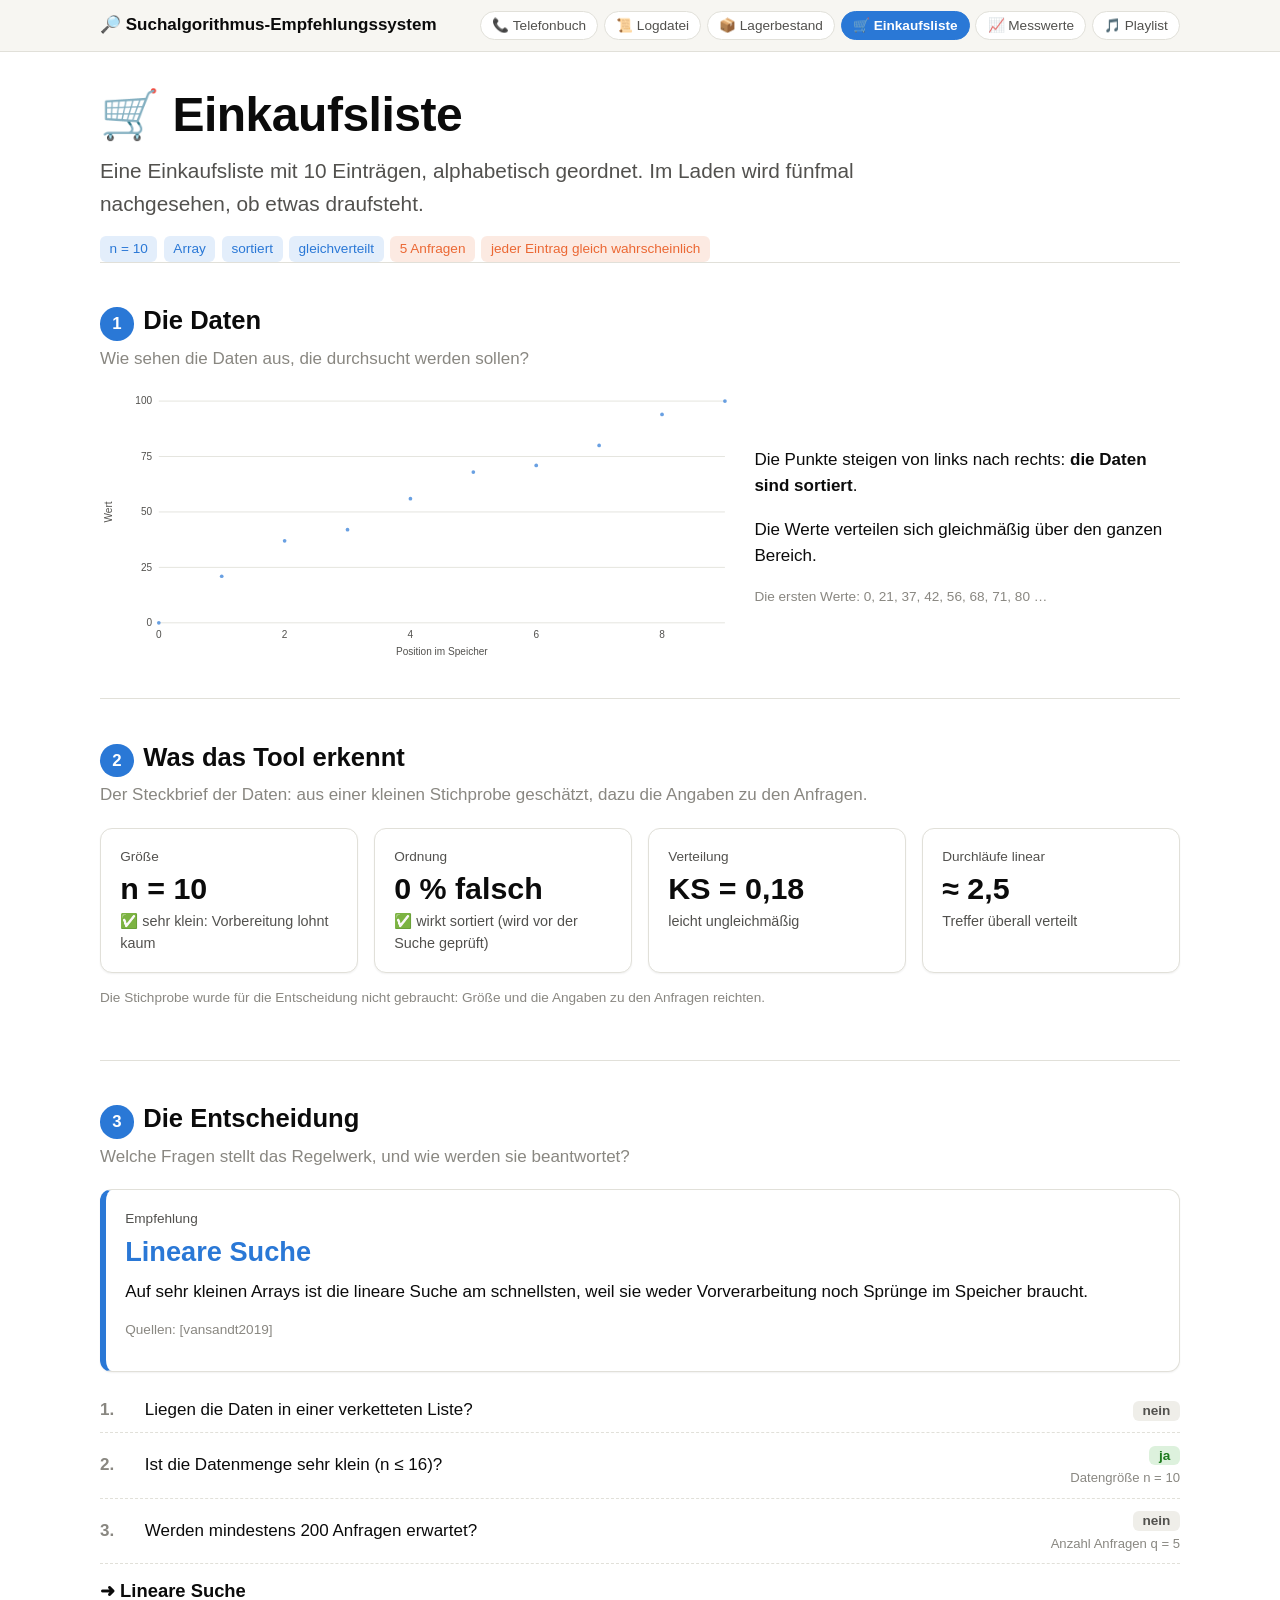
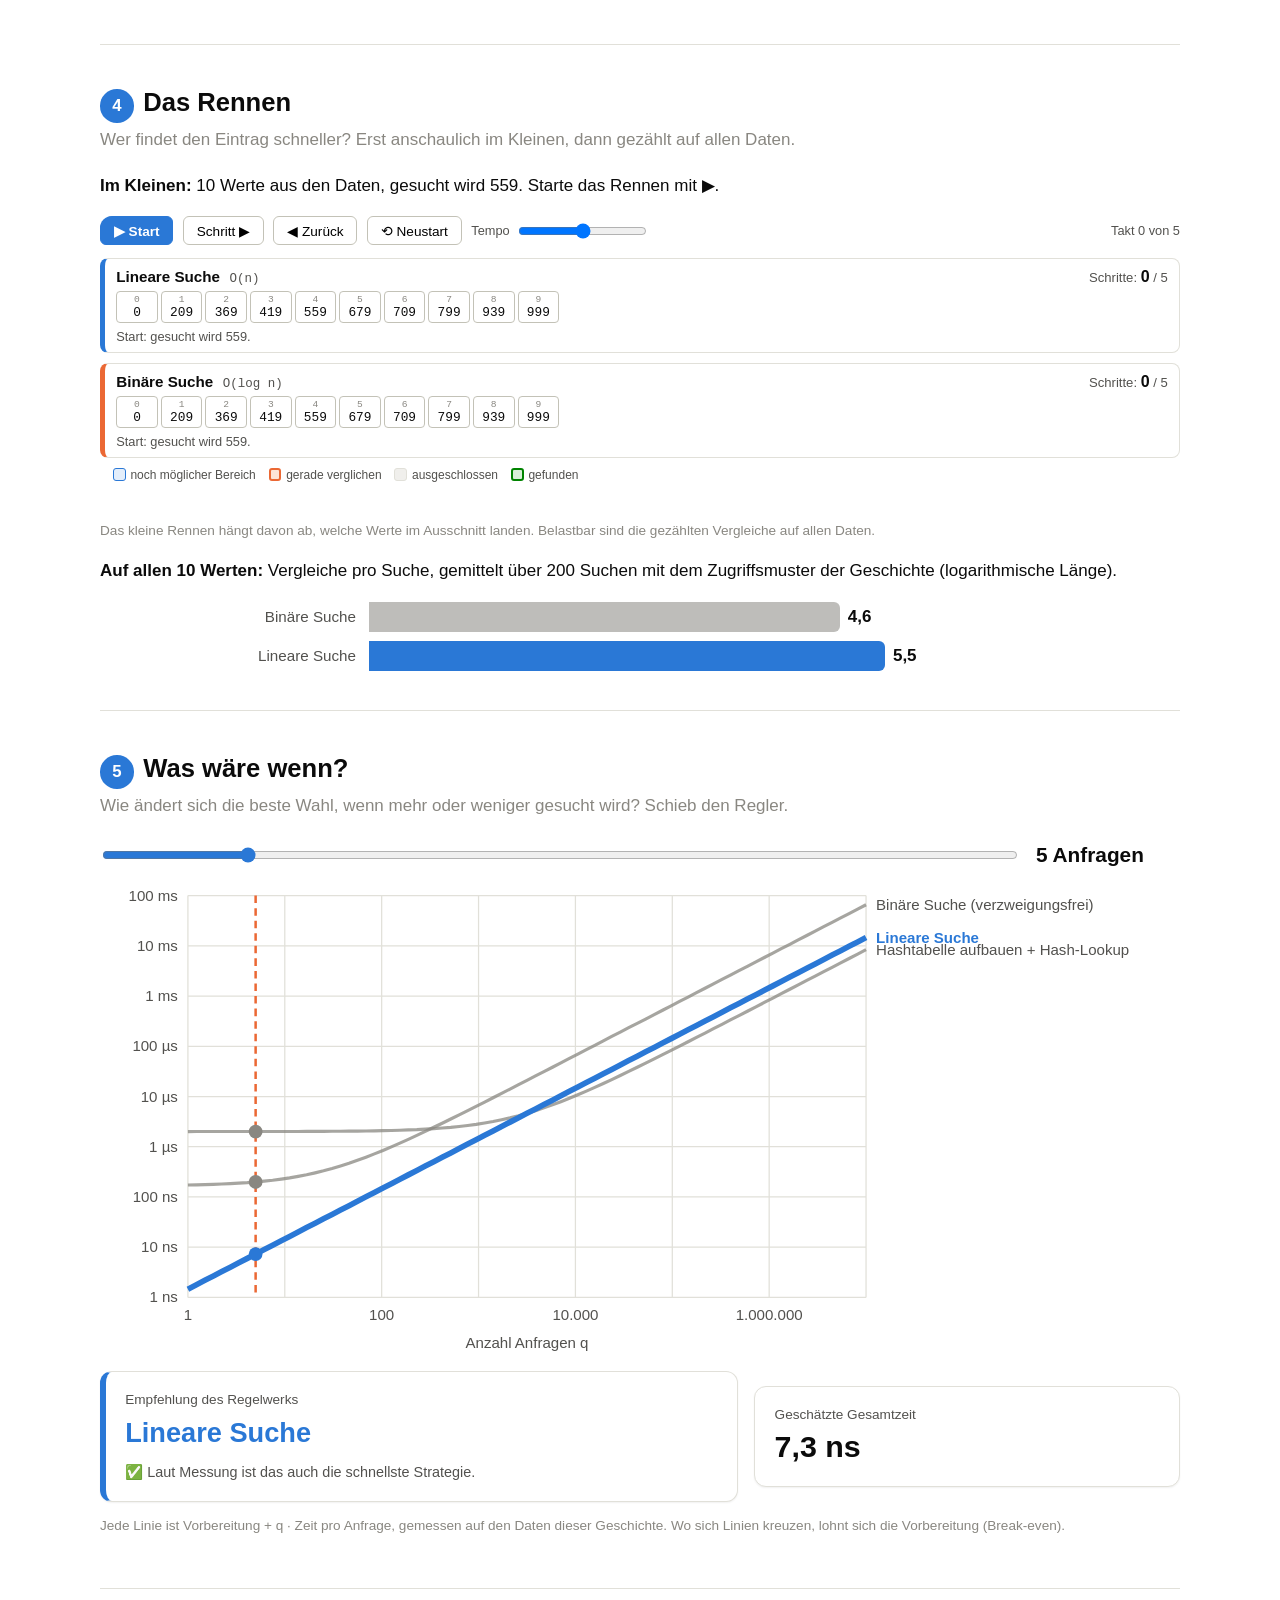
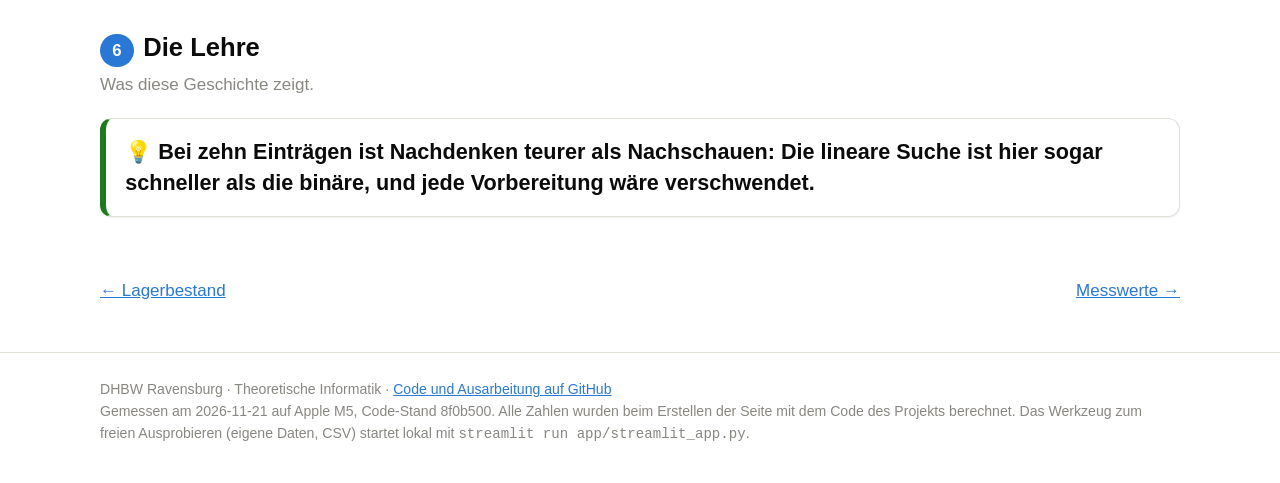
==== site/einkaufsliste.html @ 404c8012 "Build the presentation website on the measurement laptop site/ built with presentation/build_site.py" ====
<!doctype html>
<html lang="de">
<head>
<meta charset="utf-8">
<meta name="viewport" content="width=device-width, initial-scale=1">
<title>Einkaufsliste · Suchalgorithmus-Empfehlungssystem</title>
<link rel="stylesheet" href="assets/style.css">
<link rel="icon" href="data:image/svg+xml,<svg xmlns='http://www.w3.org/2000/svg' viewBox='0 0 100 100'><text y='.9em' font-size='90'>🔎</text></svg>">
<script src="assets/site.js" defer></script>
</head>
<body>
<header class="topbar"><div class="wrap">
<a class="brand" href="index.html">🔎 Suchalgorithmus-Empfehlungssystem</a>
<nav class="pills"><a class="pill" href="telefonbuch.html">📞 Telefonbuch</a><a class="pill" href="logdatei.html">📜 Logdatei</a><a class="pill" href="lager.html">📦 Lagerbestand</a><a class="pill active" href="einkaufsliste.html">🛒 Einkaufsliste</a><a class="pill" href="messwerte.html">📈 Messwerte</a><a class="pill" href="playlist.html">🎵 Playlist</a></nav>
</div></header>
<main class="wrap">
<h1>🛒 Einkaufsliste</h1><p class="lead">Eine Einkaufsliste mit 10 Einträgen, alphabetisch geordnet. Im Laden wird fünfmal nachgesehen, ob etwas draufsteht.</p><div class="badges"><span class="badge">n = 10</span><span class="badge">Array</span><span class="badge">sortiert</span><span class="badge">gleichverteilt</span><span class="badge orange">5 Anfragen</span><span class="badge orange">jeder Eintrag gleich wahrscheinlich</span></div><section class="chapter"><h2><span class="chapter-no">1</span>Die Daten</h2><p class="question">Wie sehen die Daten aus, die durchsucht werden sollen?</p><div class="grid two"><div class="chart" id="chart-data"></div><div><p>Die Punkte steigen von links nach rechts: <strong>die Daten sind sortiert</strong>.</p><p>Die Werte verteilen sich gleichmäßig über den ganzen Bereich.</p><p class="small">Die ersten Werte: 0, 21, 37, 42, 56, 68, 71, 80 …</p></div></div></section><section class="chapter"><h2><span class="chapter-no">2</span>Was das Tool erkennt</h2><p class="question">Der Steckbrief der Daten: aus einer kleinen Stichprobe geschätzt, dazu die Angaben zu den Anfragen.</p><div class="grid four"><div class="card" title=""><div class="label">Größe</div><div class="value">n = 10</div><div class="verdict">✅ sehr klein: Vorbereitung lohnt kaum</div></div><div class="card" title="Anteil der Nachbarpaare in falscher Reihenfolge, geschätzt auf einer Stichprobe."><div class="label">Ordnung</div><div class="value">0 % falsch</div><div class="verdict">✅ wirkt sortiert (wird vor der Suche geprüft)</div></div><div class="card" title="Abstand zur Gleichverteilung: 0 = ganz gleichmäßig, nahe 1 = stark schief."><div class="label">Verteilung</div><div class="value">KS = 0,18</div><div class="verdict">leicht ungleichmäßig</div></div><div class="card" title="So oft müsste die lineare Suche für alle Anfragen zusammen komplett durch die Daten laufen."><div class="label">Durchläufe linear</div><div class="value">≈ 2,5</div><div class="verdict">Treffer überall verteilt</div></div></div><p class="small">Die Stichprobe wurde für die Entscheidung nicht gebraucht: Größe und die Angaben zu den Anfragen reichten.</p></section><section class="chapter"><h2><span class="chapter-no">3</span>Die Entscheidung</h2><p class="question">Welche Fragen stellt das Regelwerk, und wie werden sie beantwortet?</p><div class="card recommendation"><div class="label">Empfehlung</div><div class="name">Lineare Suche</div><div>Auf sehr kleinen Arrays ist die lineare Suche am schnellsten, weil sie weder Vorverarbeitung noch Sprünge im Speicher braucht.</div><p class=small>Quellen: [vansandt2019]</p></div><ol class="chain"><li><span>Liegen die Daten in einer verketteten Liste?</span><span class="answer"><span class="badge no">nein</span><span class="measured"></span></span></li><li><span>Ist die Datenmenge sehr klein (n ≤ 16)?</span><span class="answer"><span class="badge yes">ja</span><span class="measured">Datengröße n = 10</span></span></li><li><span>Werden mindestens 200 Anfragen erwartet?</span><span class="answer"><span class="badge no">nein</span><span class="measured">Anzahl Anfragen q = 5</span></span></li></ol><div class="chain-end">➜ Lineare Suche</div></section><section class="chapter"><h2><span class="chapter-no">4</span>Das Rennen</h2><p class="question">Wer findet den Eintrag schneller? Erst anschaulich im Kleinen, dann gezählt auf allen Daten.</p><p><strong>Im Kleinen:</strong> 10 Werte aus den Daten, gesucht wird 559. Starte das Rennen mit ▶.</p><iframe class="race-frame" src="rennen-einkaufsliste.html" height="364" title="Wettrennen"></iframe><p class="small">Das kleine Rennen hängt davon ab, welche Werte im Ausschnitt landen. Belastbar sind die gezählten Vergleiche auf allen Daten.</p><p><strong>Auf allen 10 Werten:</strong> Vergleiche pro Suche, gemittelt über 200 Suchen mit dem Zugriffsmuster der Geschichte (logarithmische Länge).</p><div class="bars" id="chart-counts"></div></section><section class="chapter"><h2><span class="chapter-no">5</span>Was wäre wenn?</h2><p class="question">Wie ändert sich die beste Wahl, wenn mehr oder weniger gesucht wird? Schieb den Regler.</p><div id="what-if"><div class="slider-row"><input type="range" min="0" step="1" aria-label="Anzahl Anfragen"><output></output></div><div class="chart"></div><div class="grid two" style="margin-top:1rem"><div class="card recommendation"><div class="label">Empfehlung des Regelwerks</div><div class="name" data-field="recommended"></div><div class="verdict" data-field="agreement"></div></div><div class="card"><div class="label">Geschätzte Gesamtzeit</div><div class="value" data-field="total"></div></div></div><p class="small">Jede Linie ist Vorbereitung + q · Zeit pro Anfrage, gemessen auf den Daten dieser Geschichte. Wo sich Linien kreuzen, lohnt sich die Vorbereitung (Break-even).</p></div></section><section class="chapter"><h2><span class="chapter-no">6</span>Die Lehre</h2><p class="question">Was diese Geschichte zeigt.</p><div class="card lesson">💡 Bei zehn Einträgen ist Nachdenken teurer als Nachschauen: Die lineare Suche ist hier sogar schneller als die binäre, und jede Vorbereitung wäre verschwendet.</div></section><div class="next-story"><a href="lager.html">← Lagerbestand</a><a href="messwerte.html">Messwerte →</a></div><script type="application/json" id="story-data">{"points": [[0, 0], [1, 21], [2, 37], [3, 42], [4, 56], [5, 68], [6, 71], [7, 80], [8, 94], [9, 100]], "counts": [{"name": "Lineare Suche", "value": 5.525, "recommended": true}, {"name": "Binäre Suche", "value": 4.615, "recommended": false}], "what_if": {"steps": [1, 3, 5, 10, 30, 100, 300, 1000, 3000, 10000, 30000, 100000, 1000000, 10000000], "default_q": 5, "decisions": {"1": {"recommended": "Lineare Suche", "total_ns": 1.458, "agreement": "✅ Laut Messung ist das auch die schnellste Strategie."}, "3": {"recommended": "Lineare Suche", "total_ns": 4.374, "agreement": "✅ Laut Messung ist das auch die schnellste Strategie."}, "5": {"recommended": "Lineare Suche", "total_ns": 7.29, "agreement": "✅ Laut Messung ist das auch die schnellste Strategie."}, "10": {"recommended": "Lineare Suche", "total_ns": 14.58, "agreement": "✅ Laut Messung ist das auch die schnellste Strategie."}, "30": {"recommended": "Lineare Suche", "total_ns": 43.74, "agreement": "✅ Laut Messung ist das auch die schnellste Strategie."}, "100": {"recommended": "Lineare Suche", "total_ns": 145.79999999999998, "agreement": "✅ Laut Messung ist das auch die schnellste Strategie."}, "300": {"recommended": "Hashtabelle aufbauen + Hash-Lookup", "total_ns": 2250.2, "agreement": "⚠️ Laut Messung wäre „Lineare Suche“ 5,1-mal so schnell."}, "1000": {"recommended": "Hashtabelle aufbauen + Hash-Lookup", "total_ns": 2834.0, "agreement": "⚠️ Laut Messung wäre „Lineare Suche“ 1,9-mal so schnell."}, "3000": {"recommended": "Hashtabelle aufbauen + Hash-Lookup", "total_ns": 4502.0, "agreement": "Laut Messung praktisch gleichauf mit „Lineare Suche“ (3 % Unterschied)."}, "10000": {"recommended": "Hashtabelle aufbauen + Hash-Lookup", "total_ns": 10340.0, "agreement": "✅ Laut Messung ist das auch die schnellste Strategie."}, "30000": {"recommended": "Hashtabelle aufbauen + Hash-Lookup", "total_ns": 27020.0, "agreement": "✅ Laut Messung ist das auch die schnellste Strategie."}, "100000": {"recommended": "Hashtabelle aufbauen + Hash-Lookup", "total_ns": 85400.0, "agreement": "✅ Laut Messung ist das auch die schnellste Strategie."}, "1000000": {"recommended": "Hashtabelle aufbauen + Hash-Lookup", "total_ns": 836000.0, "agreement": "✅ Laut Messung ist das auch die schnellste Strategie."}, "10000000": {"recommended": "Hashtabelle aufbauen + Hash-Lookup", "total_ns": 8342000.0, "agreement": "✅ Laut Messung ist das auch die schnellste Strategie."}}, "curves": [{"name": "Lineare Suche", "prep": 0, "query": 1.458}, {"name": "Hashtabelle aufbauen + Hash-Lookup", "prep": 2000, "query": 0.834}, {"name": "Binäre Suche (verzweigungsfrei)", "prep": 166, "query": 6.584}]}}</script>
</main>
<footer><div class="wrap">
DHBW Ravensburg · Theoretische Informatik · <a href="https://github.com/MarlonM05/Suchalgorithmus-Empfehlungssystem">Code und Ausarbeitung auf GitHub</a><br>
Gemessen am 2026-11-21 auf Apple M5, Code-Stand 8f0b500. Alle Zahlen wurden beim Erstellen der Seite mit dem Code des Projekts berechnet.
Das Werkzeug zum freien Ausprobieren (eigene Daten, CSV) startet lokal mit <code>streamlit run app/streamlit_app.py</code>.
</div></footer>
</body>
</html>
---- site/assets/style.css ----
/* Style of the static presentation website (presentation/build_site.py).
   Colours follow the palette of the app and the figures: blue = chosen /
   recommended, grey = alternatives, orange = the chosen number of queries. */

:root {
  color-scheme: light;
  --bg: #ffffff;
  --surface: #f7f6f2;
  --card: #ffffff;
  --ink: #0b0b0b;
  --ink-2: #52514e;
  --muted: #898781;
  --line: #e1e0d9;
  --blue: #2a78d6;
  --blue-soft: #e3eefb;
  --orange: #eb6834;
  --green: #1d7a1d;
  --green-soft: #ddf1dd;
  --grey-soft: #efeee9;
  --shadow: 0 1px 2px rgba(0, 0, 0, 0.06);
}
@media (prefers-color-scheme: dark) {
  :root:not([data-theme="light"]) {
    color-scheme: dark;
    --bg: #141414;
    --surface: #1c1c1b;
    --card: #232322;
    --ink: #f4f3ef;
    --ink-2: #c3c2b7;
    --muted: #898781;
    --line: #383835;
    --blue: #5598e7;
    --blue-soft: #1d2f45;
    --orange: #ef7d4f;
    --green: #5cc15c;
    --green-soft: #1f3a1f;
    --grey-soft: #2c2c2a;
    --shadow: none;
  }
}

* { box-sizing: border-box; }
html { scroll-behavior: smooth; }
body {
  margin: 0;
  background: var(--bg);
  color: var(--ink);
  font-family: -apple-system, BlinkMacSystemFont, "Segoe UI", Helvetica, Arial, sans-serif;
  font-size: 17px;
  line-height: 1.55;
}
a { color: var(--blue); }
.wrap { max-width: 1120px; margin: 0 auto; padding: 0 1.25rem; }

/* --- Header and navigation --------------------------------------------- */
.topbar { border-bottom: 1px solid var(--line); background: var(--surface); position: sticky; top: 0; z-index: 10; }
.topbar .wrap { display: flex; align-items: center; gap: 1rem; min-height: 3.2rem; flex-wrap: wrap; }
.brand { font-weight: 700; text-decoration: none; color: var(--ink); white-space: nowrap; }
.pills { display: flex; flex-wrap: wrap; gap: 0.35rem; margin-left: auto; padding: 0.4rem 0; }
.pill { font-size: 0.85rem; padding: 0.2rem 0.7rem; border: 1px solid var(--line); border-radius: 999px; text-decoration: none; color: var(--ink-2); background: var(--card); white-space: nowrap; }
.pill.active { background: var(--blue); border-color: var(--blue); color: #fff; font-weight: 600; }

/* --- Typography ----------------------------------------------------------- */
h1 { font-size: clamp(2rem, 4.5vw, 3rem); line-height: 1.15; margin: 2.2rem 0 0.8rem; letter-spacing: -0.01em; }
h2 { font-size: 1.6rem; margin: 0 0 0.3rem; }
h3 { font-size: 1.15rem; margin: 0 0 0.4rem; }
.lead { font-size: 1.3rem; color: var(--ink-2); margin: 0 0 1rem; max-width: 52rem; }
.question { color: var(--muted); margin: 0 0 1.2rem; }
.small { font-size: 0.85rem; color: var(--muted); }
section.chapter { padding: 2.4rem 0; border-top: 1px solid var(--line); }
.chapter-no { display: inline-block; min-width: 2.1rem; height: 2.1rem; line-height: 2.1rem; text-align: center; border-radius: 50%; background: var(--blue); color: #fff; font-weight: 700; margin-right: 0.6rem; font-size: 1.05rem; }

/* --- Building blocks ------------------------------------------------------ */
.grid { display: grid; gap: 1rem; }
.grid.two { grid-template-columns: 3fr 2fr; align-items: center; }
.grid.three { grid-template-columns: repeat(3, 1fr); }
.grid.four { grid-template-columns: repeat(4, 1fr); }
@media (max-width: 820px) { .grid.two, .grid.three, .grid.four { grid-template-columns: 1fr; } }
.card { background: var(--card); border: 1px solid var(--line); border-radius: 12px; padding: 1.1rem 1.2rem; box-shadow: var(--shadow); }
.card .label { font-size: 0.85rem; color: var(--ink-2); }
.card .value { font-size: 1.9rem; font-weight: 600; line-height: 1.2; margin: 0.2rem 0; }
.card .verdict { font-size: 0.9rem; color: var(--ink-2); }
.badges { display: flex; flex-wrap: wrap; gap: 0.4rem; margin: 0.6rem 0 0; }
.badge { font-size: 0.85rem; padding: 0.15rem 0.6rem; border-radius: 6px; background: var(--blue-soft); color: var(--blue); }
.badge.orange { background: rgba(235, 104, 52, 0.14); color: var(--orange); }
.badge.yes { background: var(--green-soft); color: var(--green); font-weight: 600; }
.badge.no { background: var(--grey-soft); color: var(--ink-2); font-weight: 600; }

/* Pipeline of the overview */
.pipeline { display: grid; grid-template-columns: 1fr auto 1fr auto 1fr auto 1fr; gap: 0.6rem; align-items: stretch; }
.pipeline .arrow { align-self: center; font-size: 1.8rem; color: var(--muted); }
@media (max-width: 820px) { .pipeline { grid-template-columns: 1fr; } .pipeline .arrow { transform: rotate(90deg); text-align: center; } }
.icon { font-size: 2.4rem; line-height: 1.1; }
.rice { font-size: 0.8rem; color: var(--muted); font-style: italic; margin-top: 0.4rem; }

/* Story cards */
a.story-card { display: block; text-decoration: none; color: var(--ink); transition: transform 0.12s, border-color 0.12s; }
a.story-card:hover { transform: translateY(-2px); border-color: var(--blue); }
a.story-card .go { color: var(--blue); font-weight: 600; font-size: 0.9rem; margin-top: 0.5rem; display: inline-block; }

/* Recommendation */
.recommendation { border-left: 6px solid var(--blue); }
.recommendation .name { font-size: 1.7rem; font-weight: 700; color: var(--blue); margin: 0.1rem 0 0.4rem; }
.chain { list-style: none; padding: 0; margin: 1rem 0 0; counter-reset: q; }
.chain li { display: grid; grid-template-columns: 2.2rem 1fr minmax(9rem, auto); gap: 0.6rem; align-items: center; padding: 0.55rem 0; border-bottom: 1px dashed var(--line); counter-increment: q; }
.chain li::before { content: counter(q) "."; font-weight: 700; color: var(--muted); }
.chain .answer { text-align: right; }
.chain .measured { font-size: 0.82rem; color: var(--muted); display: block; }
.chain-end { margin-top: 0.8rem; font-size: 1.15rem; font-weight: 700; }
@media (max-width: 620px) { .chain li { grid-template-columns: 2rem 1fr; } .chain .answer { grid-column: 2; text-align: left; } }

/* Charts (drawn by site.js) */
.chart svg { width: 100%; height: auto; display: block; overflow: visible; }
.chart text { fill: var(--ink-2); font-size: 12px; font-family: inherit; }
.chart .axis line, .chart .axis path { stroke: var(--line); }
.chart .grid-line { stroke: var(--line); stroke-width: 1; }
.chart .point { fill: var(--blue); opacity: 0.7; }
.bars { display: grid; gap: 0.55rem; }
.bar-row { display: grid; grid-template-columns: minmax(9rem, 16rem) 1fr; gap: 0.8rem; align-items: center; }
.bar-row .bar-name { font-size: 0.95rem; text-align: right; color: var(--ink-2); }
.bar-track { position: relative; height: 1.9rem; }
.bar { height: 100%; border-radius: 0 6px 6px 0; background: var(--muted); opacity: 0.55; min-width: 3px; }
.bar.recommended { background: var(--blue); opacity: 1; }
.bar-value { position: absolute; top: 50%; transform: translateY(-50%); font-weight: 700; padding-left: 0.5rem; white-space: nowrap; }
@media (max-width: 620px) { .bar-row { grid-template-columns: 1fr; } .bar-row .bar-name { text-align: left; } }

/* What-if */
.slider-row { display: flex; align-items: center; gap: 1rem; flex-wrap: wrap; margin-bottom: 0.4rem; }
.slider-row input[type="range"] { flex: 1; min-width: 14rem; accent-color: var(--blue); }
.slider-row output { font-size: 1.3rem; font-weight: 700; min-width: 9rem; }

/* Race */
.race-frame { width: 100%; border: 0; border-radius: 12px; background: #fff; }

/* Lesson */
.lesson { font-size: 1.35rem; font-weight: 600; line-height: 1.45; border-left: 6px solid var(--green); }

footer { border-top: 1px solid var(--line); margin-top: 3rem; padding: 1.6rem 0 2.4rem; color: var(--muted); font-size: 0.88rem; }
.next-story { display: flex; justify-content: space-between; gap: 1rem; flex-wrap: wrap; margin-top: 1.4rem; }
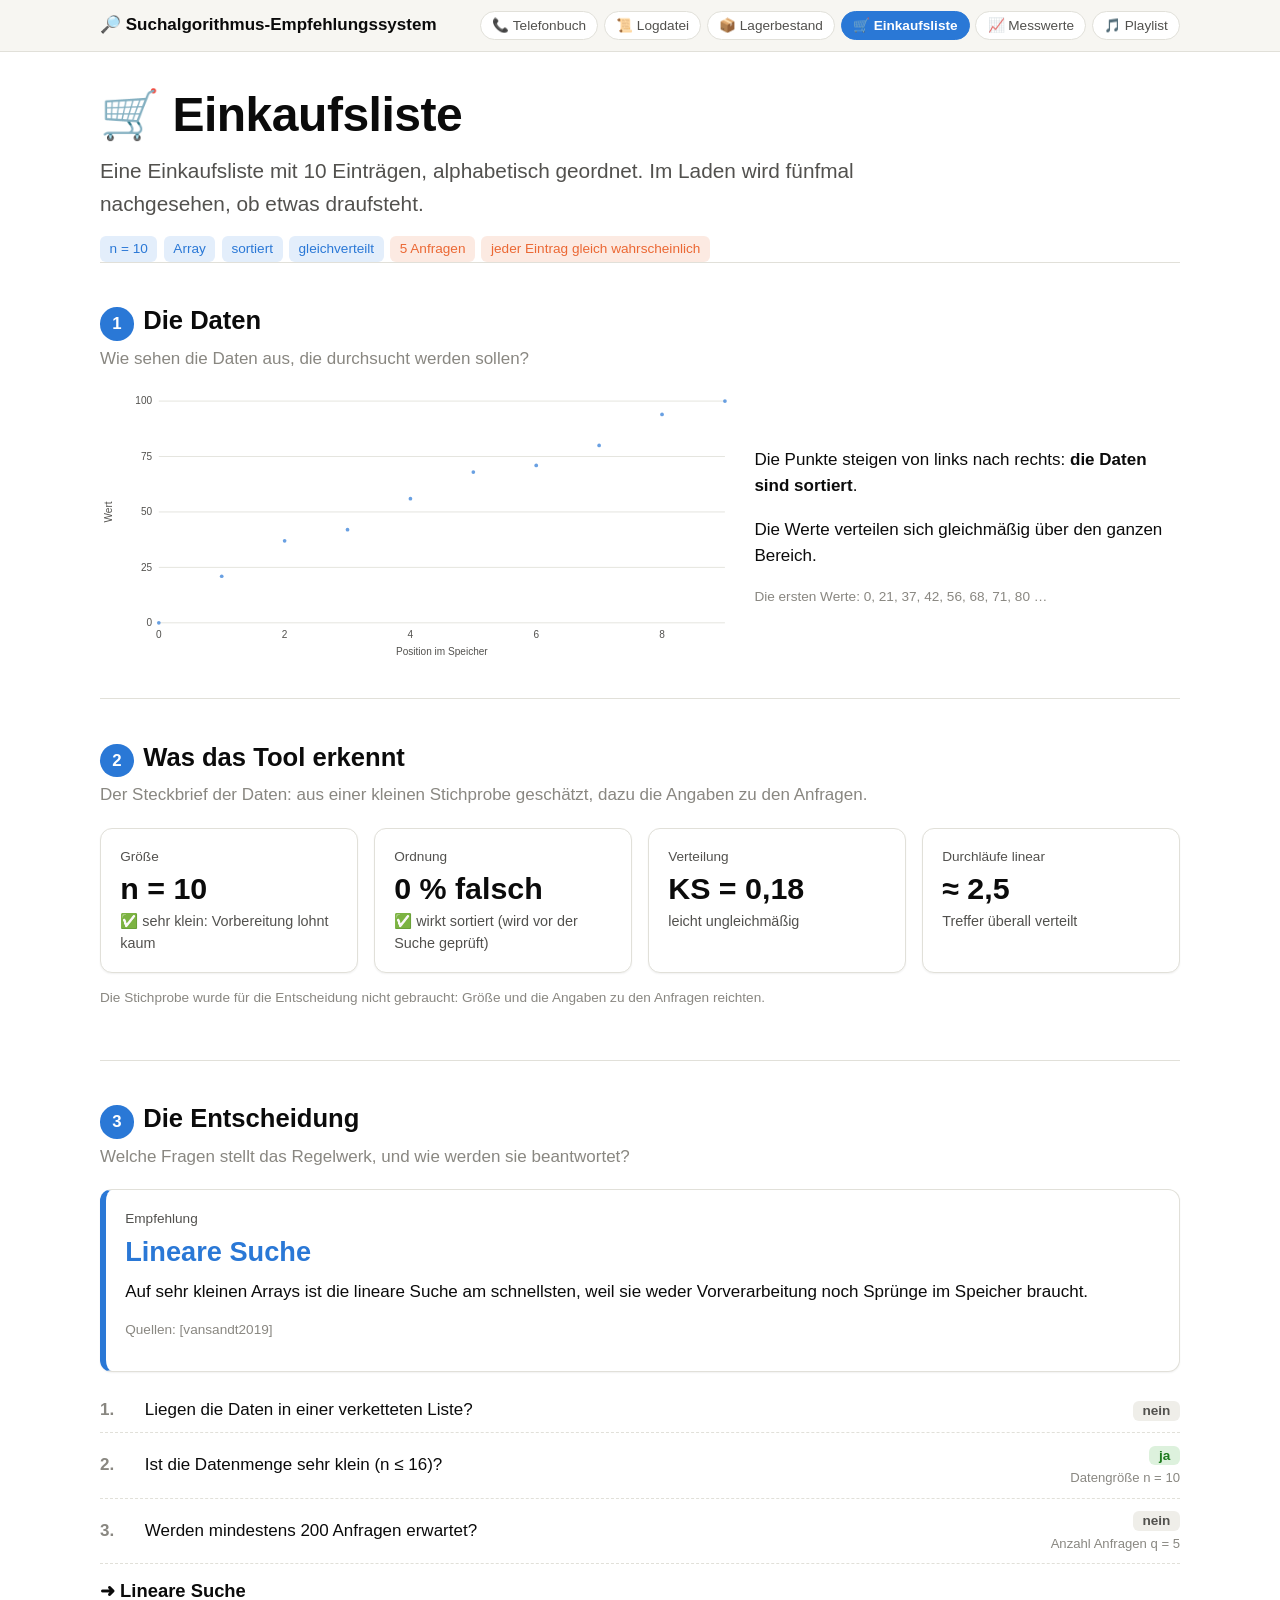
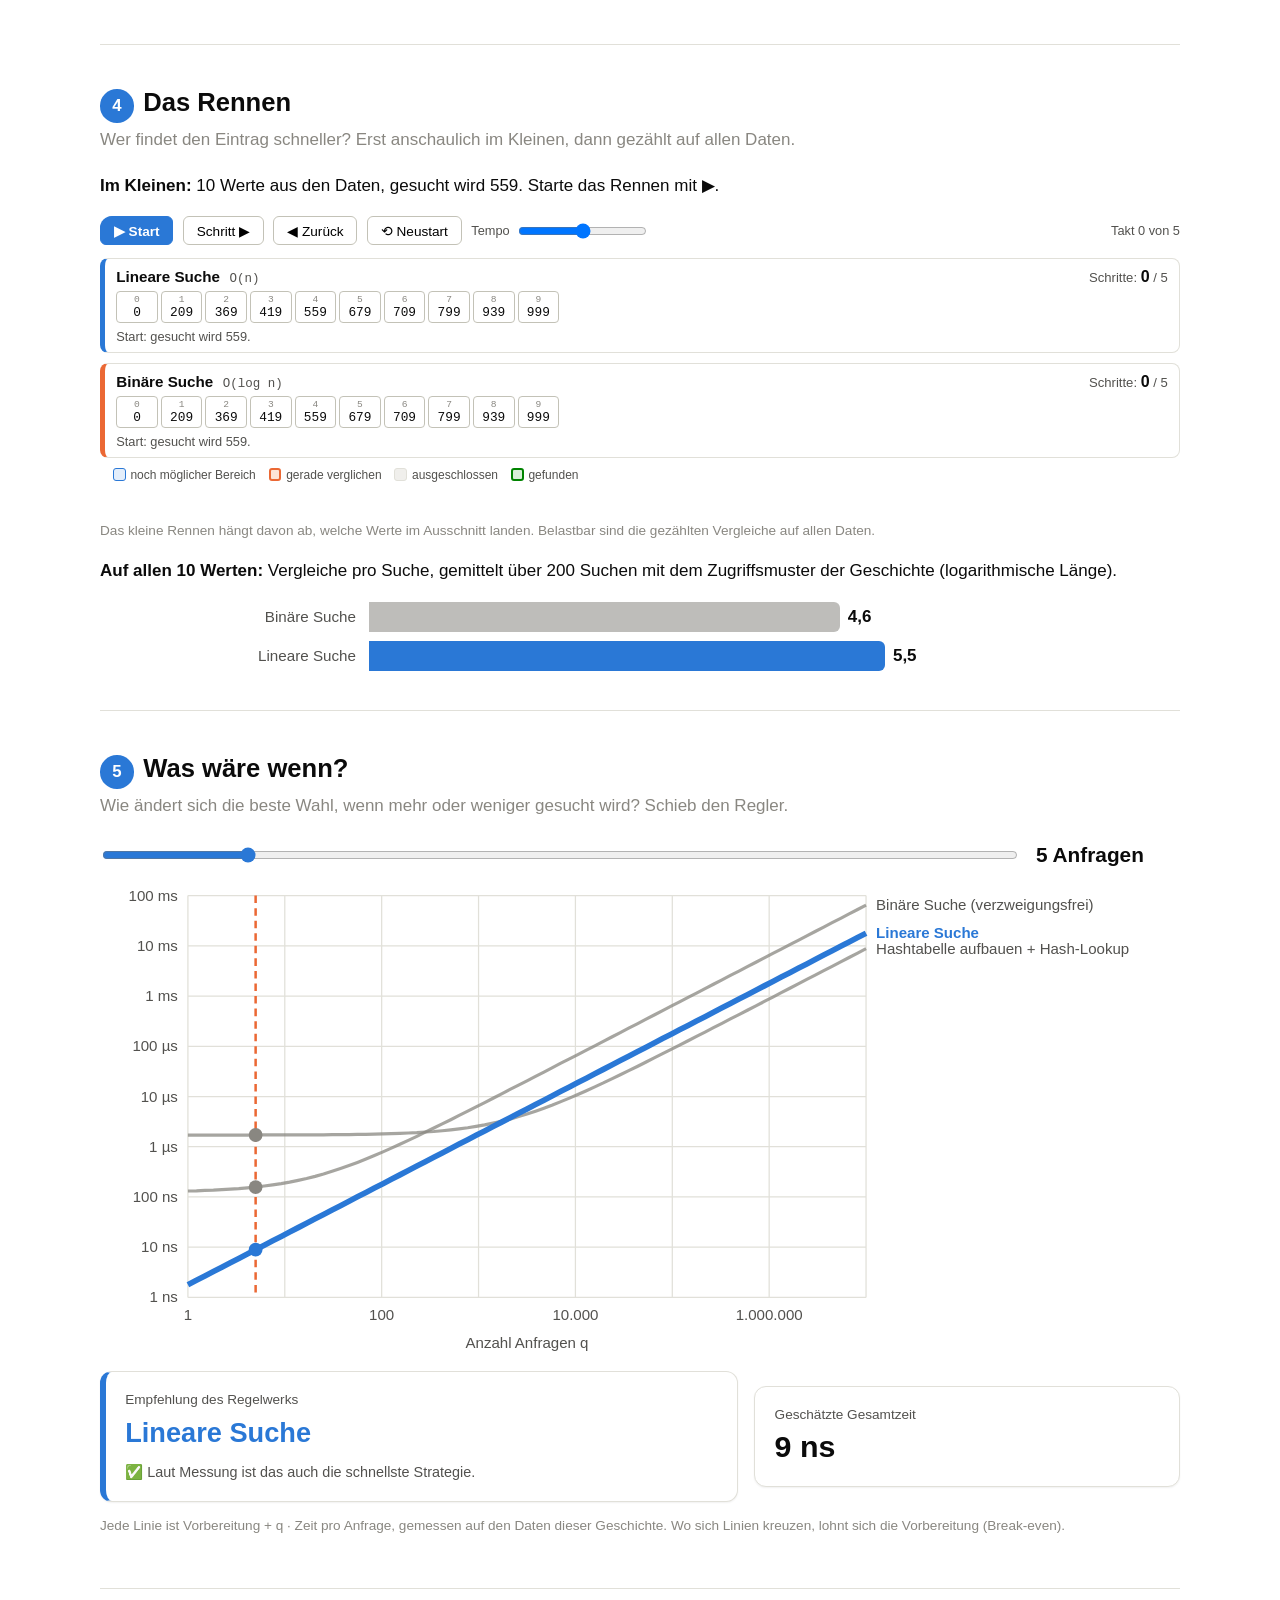
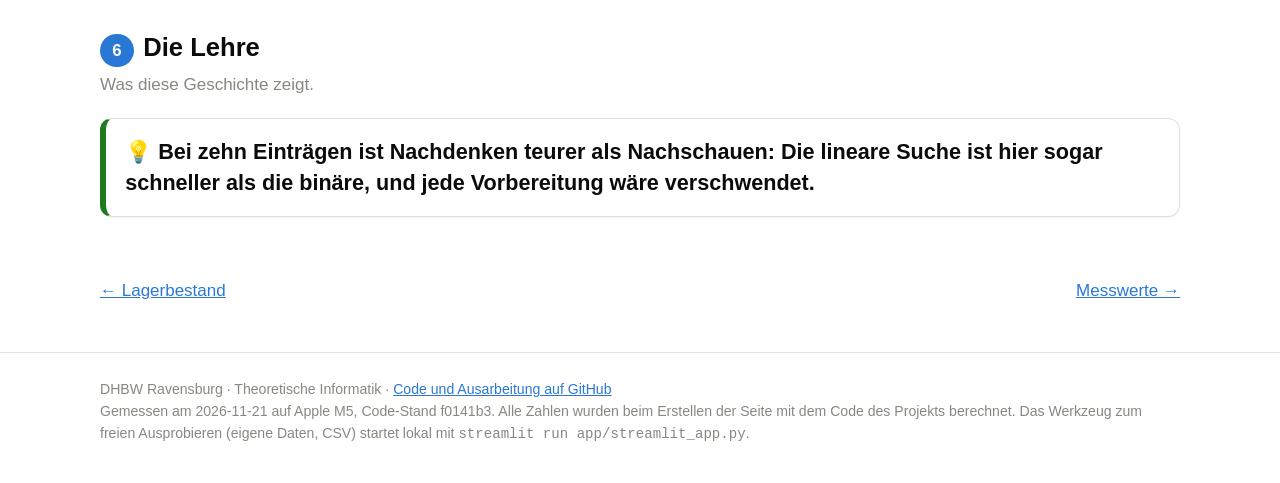
==== commit 425237dc: "Rebuild the presentation website Built on the measurement laptop (Apple M5, AC power, low-power mode" ====
--- a/site/einkaufsliste.html
+++ b/site/einkaufsliste.html
@@ -14,11 +14,11 @@
 <nav class="pills"><a class="pill" href="telefonbuch.html">📞 Telefonbuch</a><a class="pill" href="logdatei.html">📜 Logdatei</a><a class="pill" href="lager.html">📦 Lagerbestand</a><a class="pill active" href="einkaufsliste.html">🛒 Einkaufsliste</a><a class="pill" href="messwerte.html">📈 Messwerte</a><a class="pill" href="playlist.html">🎵 Playlist</a></nav>
 </div></header>
 <main class="wrap">
-<h1>🛒 Einkaufsliste</h1><p class="lead">Eine Einkaufsliste mit 10 Einträgen, alphabetisch geordnet. Im Laden wird fünfmal nachgesehen, ob etwas draufsteht.</p><div class="badges"><span class="badge">n = 10</span><span class="badge">Array</span><span class="badge">sortiert</span><span class="badge">gleichverteilt</span><span class="badge orange">5 Anfragen</span><span class="badge orange">jeder Eintrag gleich wahrscheinlich</span></div><section class="chapter"><h2><span class="chapter-no">1</span>Die Daten</h2><p class="question">Wie sehen die Daten aus, die durchsucht werden sollen?</p><div class="grid two"><div class="chart" id="chart-data"></div><div><p>Die Punkte steigen von links nach rechts: <strong>die Daten sind sortiert</strong>.</p><p>Die Werte verteilen sich gleichmäßig über den ganzen Bereich.</p><p class="small">Die ersten Werte: 0, 21, 37, 42, 56, 68, 71, 80 …</p></div></div></section><section class="chapter"><h2><span class="chapter-no">2</span>Was das Tool erkennt</h2><p class="question">Der Steckbrief der Daten: aus einer kleinen Stichprobe geschätzt, dazu die Angaben zu den Anfragen.</p><div class="grid four"><div class="card" title=""><div class="label">Größe</div><div class="value">n = 10</div><div class="verdict">✅ sehr klein: Vorbereitung lohnt kaum</div></div><div class="card" title="Anteil der Nachbarpaare in falscher Reihenfolge, geschätzt auf einer Stichprobe."><div class="label">Ordnung</div><div class="value">0 % falsch</div><div class="verdict">✅ wirkt sortiert (wird vor der Suche geprüft)</div></div><div class="card" title="Abstand zur Gleichverteilung: 0 = ganz gleichmäßig, nahe 1 = stark schief."><div class="label">Verteilung</div><div class="value">KS = 0,18</div><div class="verdict">leicht ungleichmäßig</div></div><div class="card" title="So oft müsste die lineare Suche für alle Anfragen zusammen komplett durch die Daten laufen."><div class="label">Durchläufe linear</div><div class="value">≈ 2,5</div><div class="verdict">Treffer überall verteilt</div></div></div><p class="small">Die Stichprobe wurde für die Entscheidung nicht gebraucht: Größe und die Angaben zu den Anfragen reichten.</p></section><section class="chapter"><h2><span class="chapter-no">3</span>Die Entscheidung</h2><p class="question">Welche Fragen stellt das Regelwerk, und wie werden sie beantwortet?</p><div class="card recommendation"><div class="label">Empfehlung</div><div class="name">Lineare Suche</div><div>Auf sehr kleinen Arrays ist die lineare Suche am schnellsten, weil sie weder Vorverarbeitung noch Sprünge im Speicher braucht.</div><p class=small>Quellen: [vansandt2019]</p></div><ol class="chain"><li><span>Liegen die Daten in einer verketteten Liste?</span><span class="answer"><span class="badge no">nein</span><span class="measured"></span></span></li><li><span>Ist die Datenmenge sehr klein (n ≤ 16)?</span><span class="answer"><span class="badge yes">ja</span><span class="measured">Datengröße n = 10</span></span></li><li><span>Werden mindestens 200 Anfragen erwartet?</span><span class="answer"><span class="badge no">nein</span><span class="measured">Anzahl Anfragen q = 5</span></span></li></ol><div class="chain-end">➜ Lineare Suche</div></section><section class="chapter"><h2><span class="chapter-no">4</span>Das Rennen</h2><p class="question">Wer findet den Eintrag schneller? Erst anschaulich im Kleinen, dann gezählt auf allen Daten.</p><p><strong>Im Kleinen:</strong> 10 Werte aus den Daten, gesucht wird 559. Starte das Rennen mit ▶.</p><iframe class="race-frame" src="rennen-einkaufsliste.html" height="364" title="Wettrennen"></iframe><p class="small">Das kleine Rennen hängt davon ab, welche Werte im Ausschnitt landen. Belastbar sind die gezählten Vergleiche auf allen Daten.</p><p><strong>Auf allen 10 Werten:</strong> Vergleiche pro Suche, gemittelt über 200 Suchen mit dem Zugriffsmuster der Geschichte (logarithmische Länge).</p><div class="bars" id="chart-counts"></div></section><section class="chapter"><h2><span class="chapter-no">5</span>Was wäre wenn?</h2><p class="question">Wie ändert sich die beste Wahl, wenn mehr oder weniger gesucht wird? Schieb den Regler.</p><div id="what-if"><div class="slider-row"><input type="range" min="0" step="1" aria-label="Anzahl Anfragen"><output></output></div><div class="chart"></div><div class="grid two" style="margin-top:1rem"><div class="card recommendation"><div class="label">Empfehlung des Regelwerks</div><div class="name" data-field="recommended"></div><div class="verdict" data-field="agreement"></div></div><div class="card"><div class="label">Geschätzte Gesamtzeit</div><div class="value" data-field="total"></div></div></div><p class="small">Jede Linie ist Vorbereitung + q · Zeit pro Anfrage, gemessen auf den Daten dieser Geschichte. Wo sich Linien kreuzen, lohnt sich die Vorbereitung (Break-even).</p></div></section><section class="chapter"><h2><span class="chapter-no">6</span>Die Lehre</h2><p class="question">Was diese Geschichte zeigt.</p><div class="card lesson">💡 Bei zehn Einträgen ist Nachdenken teurer als Nachschauen: Die lineare Suche ist hier sogar schneller als die binäre, und jede Vorbereitung wäre verschwendet.</div></section><div class="next-story"><a href="lager.html">← Lagerbestand</a><a href="messwerte.html">Messwerte →</a></div><script type="application/json" id="story-data">{"points": [[0, 0], [1, 21], [2, 37], [3, 42], [4, 56], [5, 68], [6, 71], [7, 80], [8, 94], [9, 100]], "counts": [{"name": "Lineare Suche", "value": 5.525, "recommended": true}, {"name": "Binäre Suche", "value": 4.615, "recommended": false}], "what_if": {"steps": [1, 3, 5, 10, 30, 100, 300, 1000, 3000, 10000, 30000, 100000, 1000000, 10000000], "default_q": 5, "decisions": {"1": {"recommended": "Lineare Suche", "total_ns": 1.458, "agreement": "✅ Laut Messung ist das auch die schnellste Strategie."}, "3": {"recommended": "Lineare Suche", "total_ns": 4.374, "agreement": "✅ Laut Messung ist das auch die schnellste Strategie."}, "5": {"recommended": "Lineare Suche", "total_ns": 7.29, "agreement": "✅ Laut Messung ist das auch die schnellste Strategie."}, "10": {"recommended": "Lineare Suche", "total_ns": 14.58, "agreement": "✅ Laut Messung ist das auch die schnellste Strategie."}, "30": {"recommended": "Lineare Suche", "total_ns": 43.74, "agreement": "✅ Laut Messung ist das auch die schnellste Strategie."}, "100": {"recommended": "Lineare Suche", "total_ns": 145.79999999999998, "agreement": "✅ Laut Messung ist das auch die schnellste Strategie."}, "300": {"recommended": "Hashtabelle aufbauen + Hash-Lookup", "total_ns": 2250.2, "agreement": "⚠️ Laut Messung wäre „Lineare Suche“ 5,1-mal so schnell."}, "1000": {"recommended": "Hashtabelle aufbauen + Hash-Lookup", "total_ns": 2834.0, "agreement": "⚠️ Laut Messung wäre „Lineare Suche“ 1,9-mal so schnell."}, "3000": {"recommended": "Hashtabelle aufbauen + Hash-Lookup", "total_ns": 4502.0, "agreement": "Laut Messung praktisch gleichauf mit „Lineare Suche“ (3 % Unterschied)."}, "10000": {"recommended": "Hashtabelle aufbauen + Hash-Lookup", "total_ns": 10340.0, "agreement": "✅ Laut Messung ist das auch die schnellste Strategie."}, "30000": {"recommended": "Hashtabelle aufbauen + Hash-Lookup", "total_ns": 27020.0, "agreement": "✅ Laut Messung ist das auch die schnellste Strategie."}, "100000": {"recommended": "Hashtabelle aufbauen + Hash-Lookup", "total_ns": 85400.0, "agreement": "✅ Laut Messung ist das auch die schnellste Strategie."}, "1000000": {"recommended": "Hashtabelle aufbauen + Hash-Lookup", "total_ns": 836000.0, "agreement": "✅ Laut Messung ist das auch die schnellste Strategie."}, "10000000": {"recommended": "Hashtabelle aufbauen + Hash-Lookup", "total_ns": 8342000.0, "agreement": "✅ Laut Messung ist das auch die schnellste Strategie."}}, "curves": [{"name": "Lineare Suche", "prep": 0, "query": 1.458}, {"name": "Hashtabelle aufbauen + Hash-Lookup", "prep": 2000, "query": 0.834}, {"name": "Binäre Suche (verzweigungsfrei)", "prep": 166, "query": 6.584}]}}</script>
+<h1>🛒 Einkaufsliste</h1><p class="lead">Eine Einkaufsliste mit 10 Einträgen, alphabetisch geordnet. Im Laden wird fünfmal nachgesehen, ob etwas draufsteht.</p><div class="badges"><span class="badge">n = 10</span><span class="badge">Array</span><span class="badge">sortiert</span><span class="badge">gleichverteilt</span><span class="badge orange">5 Anfragen</span><span class="badge orange">jeder Eintrag gleich wahrscheinlich</span></div><section class="chapter"><h2><span class="chapter-no">1</span>Die Daten</h2><p class="question">Wie sehen die Daten aus, die durchsucht werden sollen?</p><div class="grid two"><div class="chart" id="chart-data"></div><div><p>Die Punkte steigen von links nach rechts: <strong>die Daten sind sortiert</strong>.</p><p>Die Werte verteilen sich gleichmäßig über den ganzen Bereich.</p><p class="small">Die ersten Werte: 0, 21, 37, 42, 56, 68, 71, 80 …</p></div></div></section><section class="chapter"><h2><span class="chapter-no">2</span>Was das Tool erkennt</h2><p class="question">Der Steckbrief der Daten: aus einer kleinen Stichprobe geschätzt, dazu die Angaben zu den Anfragen.</p><div class="grid four"><div class="card" title=""><div class="label">Größe</div><div class="value">n = 10</div><div class="verdict">✅ sehr klein: Vorbereitung lohnt kaum</div></div><div class="card" title="Anteil der Nachbarpaare in falscher Reihenfolge, geschätzt auf einer Stichprobe."><div class="label">Ordnung</div><div class="value">0 % falsch</div><div class="verdict">✅ wirkt sortiert (wird vor der Suche geprüft)</div></div><div class="card" title="Abstand zur Gleichverteilung: 0 = ganz gleichmäßig, nahe 1 = stark schief."><div class="label">Verteilung</div><div class="value">KS = 0,18</div><div class="verdict">leicht ungleichmäßig</div></div><div class="card" title="So oft müsste die lineare Suche für alle Anfragen zusammen komplett durch die Daten laufen."><div class="label">Durchläufe linear</div><div class="value">≈ 2,5</div><div class="verdict">Treffer überall verteilt</div></div></div><p class="small">Die Stichprobe wurde für die Entscheidung nicht gebraucht: Größe und die Angaben zu den Anfragen reichten.</p></section><section class="chapter"><h2><span class="chapter-no">3</span>Die Entscheidung</h2><p class="question">Welche Fragen stellt das Regelwerk, und wie werden sie beantwortet?</p><div class="card recommendation"><div class="label">Empfehlung</div><div class="name">Lineare Suche</div><div>Auf sehr kleinen Arrays ist die lineare Suche am schnellsten, weil sie weder Vorverarbeitung noch Sprünge im Speicher braucht.</div><p class=small>Quellen: [vansandt2019]</p></div><ol class="chain"><li><span>Liegen die Daten in einer verketteten Liste?</span><span class="answer"><span class="badge no">nein</span><span class="measured"></span></span></li><li><span>Ist die Datenmenge sehr klein (n ≤ 16)?</span><span class="answer"><span class="badge yes">ja</span><span class="measured">Datengröße n = 10</span></span></li><li><span>Werden mindestens 200 Anfragen erwartet?</span><span class="answer"><span class="badge no">nein</span><span class="measured">Anzahl Anfragen q = 5</span></span></li></ol><div class="chain-end">➜ Lineare Suche</div></section><section class="chapter"><h2><span class="chapter-no">4</span>Das Rennen</h2><p class="question">Wer findet den Eintrag schneller? Erst anschaulich im Kleinen, dann gezählt auf allen Daten.</p><p><strong>Im Kleinen:</strong> 10 Werte aus den Daten, gesucht wird 559. Starte das Rennen mit ▶.</p><iframe class="race-frame" src="rennen-einkaufsliste.html" height="364" title="Wettrennen"></iframe><p class="small">Das kleine Rennen hängt davon ab, welche Werte im Ausschnitt landen. Belastbar sind die gezählten Vergleiche auf allen Daten.</p><p><strong>Auf allen 10 Werten:</strong> Vergleiche pro Suche, gemittelt über 200 Suchen mit dem Zugriffsmuster der Geschichte (logarithmische Länge).</p><div class="bars" id="chart-counts"></div></section><section class="chapter"><h2><span class="chapter-no">5</span>Was wäre wenn?</h2><p class="question">Wie ändert sich die beste Wahl, wenn mehr oder weniger gesucht wird? Schieb den Regler.</p><div id="what-if"><div class="slider-row"><input type="range" min="0" step="1" aria-label="Anzahl Anfragen"><output></output></div><div class="chart"></div><div class="grid two" style="margin-top:1rem"><div class="card recommendation"><div class="label">Empfehlung des Regelwerks</div><div class="name" data-field="recommended"></div><div class="verdict" data-field="agreement"></div></div><div class="card"><div class="label">Geschätzte Gesamtzeit</div><div class="value" data-field="total"></div></div></div><p class="small">Jede Linie ist Vorbereitung + q · Zeit pro Anfrage, gemessen auf den Daten dieser Geschichte. Wo sich Linien kreuzen, lohnt sich die Vorbereitung (Break-even).</p></div></section><section class="chapter"><h2><span class="chapter-no">6</span>Die Lehre</h2><p class="question">Was diese Geschichte zeigt.</p><div class="card lesson">💡 Bei zehn Einträgen ist Nachdenken teurer als Nachschauen: Die lineare Suche ist hier sogar schneller als die binäre, und jede Vorbereitung wäre verschwendet.</div></section><div class="next-story"><a href="lager.html">← Lagerbestand</a><a href="messwerte.html">Messwerte →</a></div><script type="application/json" id="story-data">{"points": [[0, 0], [1, 21], [2, 37], [3, 42], [4, 56], [5, 68], [6, 71], [7, 80], [8, 94], [9, 100]], "counts": [{"name": "Lineare Suche", "value": 5.525, "recommended": true}, {"name": "Binäre Suche", "value": 4.615, "recommended": false}], "what_if": {"steps": [1, 3, 5, 10, 30, 100, 300, 1000, 3000, 10000, 30000, 100000, 1000000, 10000000], "default_q": 5, "decisions": {"1": {"recommended": "Lineare Suche", "total_ns": 1.792, "agreement": "✅ Laut Messung ist das auch die schnellste Strategie."}, "3": {"recommended": "Lineare Suche", "total_ns": 5.376, "agreement": "✅ Laut Messung ist das auch die schnellste Strategie."}, "5": {"recommended": "Lineare Suche", "total_ns": 8.96, "agreement": "✅ Laut Messung ist das auch die schnellste Strategie."}, "10": {"recommended": "Lineare Suche", "total_ns": 17.92, "agreement": "✅ Laut Messung ist das auch die schnellste Strategie."}, "30": {"recommended": "Lineare Suche", "total_ns": 53.76, "agreement": "✅ Laut Messung ist das auch die schnellste Strategie."}, "100": {"recommended": "Lineare Suche", "total_ns": 179.20000000000002, "agreement": "✅ Laut Messung ist das auch die schnellste Strategie."}, "300": {"recommended": "Hashtabelle aufbauen + Hash-Lookup", "total_ns": 1971.5, "agreement": "⚠️ Laut Messung wäre „Lineare Suche“ 3,7-mal so schnell."}, "1000": {"recommended": "Hashtabelle aufbauen + Hash-Lookup", "total_ns": 2584.0, "agreement": "⚠️ Laut Messung wäre „Lineare Suche“ 1,4-mal so schnell."}, "3000": {"recommended": "Hashtabelle aufbauen + Hash-Lookup", "total_ns": 4334.0, "agreement": "✅ Laut Messung ist das auch die schnellste Strategie."}, "10000": {"recommended": "Hashtabelle aufbauen + Hash-Lookup", "total_ns": 10459.0, "agreement": "✅ Laut Messung ist das auch die schnellste Strategie."}, "30000": {"recommended": "Hashtabelle aufbauen + Hash-Lookup", "total_ns": 27959.0, "agreement": "✅ Laut Messung ist das auch die schnellste Strategie."}, "100000": {"recommended": "Hashtabelle aufbauen + Hash-Lookup", "total_ns": 89209.0, "agreement": "✅ Laut Messung ist das auch die schnellste Strategie."}, "1000000": {"recommended": "Hashtabelle aufbauen + Hash-Lookup", "total_ns": 876709.0, "agreement": "✅ Laut Messung ist das auch die schnellste Strategie."}, "10000000": {"recommended": "Hashtabelle aufbauen + Hash-Lookup", "total_ns": 8751709.0, "agreement": "✅ Laut Messung ist das auch die schnellste Strategie."}}, "curves": [{"name": "Lineare Suche", "prep": 0, "query": 1.792}, {"name": "Hashtabelle aufbauen + Hash-Lookup", "prep": 1709, "query": 0.875}, {"name": "Binäre Suche (verzweigungsfrei)", "prep": 125, "query": 6.458}]}}</script>
 </main>
 <footer><div class="wrap">
 DHBW Ravensburg · Theoretische Informatik · <a href="https://github.com/MarlonM05/Suchalgorithmus-Empfehlungssystem">Code und Ausarbeitung auf GitHub</a><br>
-Gemessen am 2026-11-21 auf Apple M5, Code-Stand 8f0b500. Alle Zahlen wurden beim Erstellen der Seite mit dem Code des Projekts berechnet.
+Gemessen am 2026-11-21 auf Apple M5, Code-Stand f0141b3. Alle Zahlen wurden beim Erstellen der Seite mit dem Code des Projekts berechnet.
 Das Werkzeug zum freien Ausprobieren (eigene Daten, CSV) startet lokal mit <code>streamlit run app/streamlit_app.py</code>.
 </div></footer>
 </body>
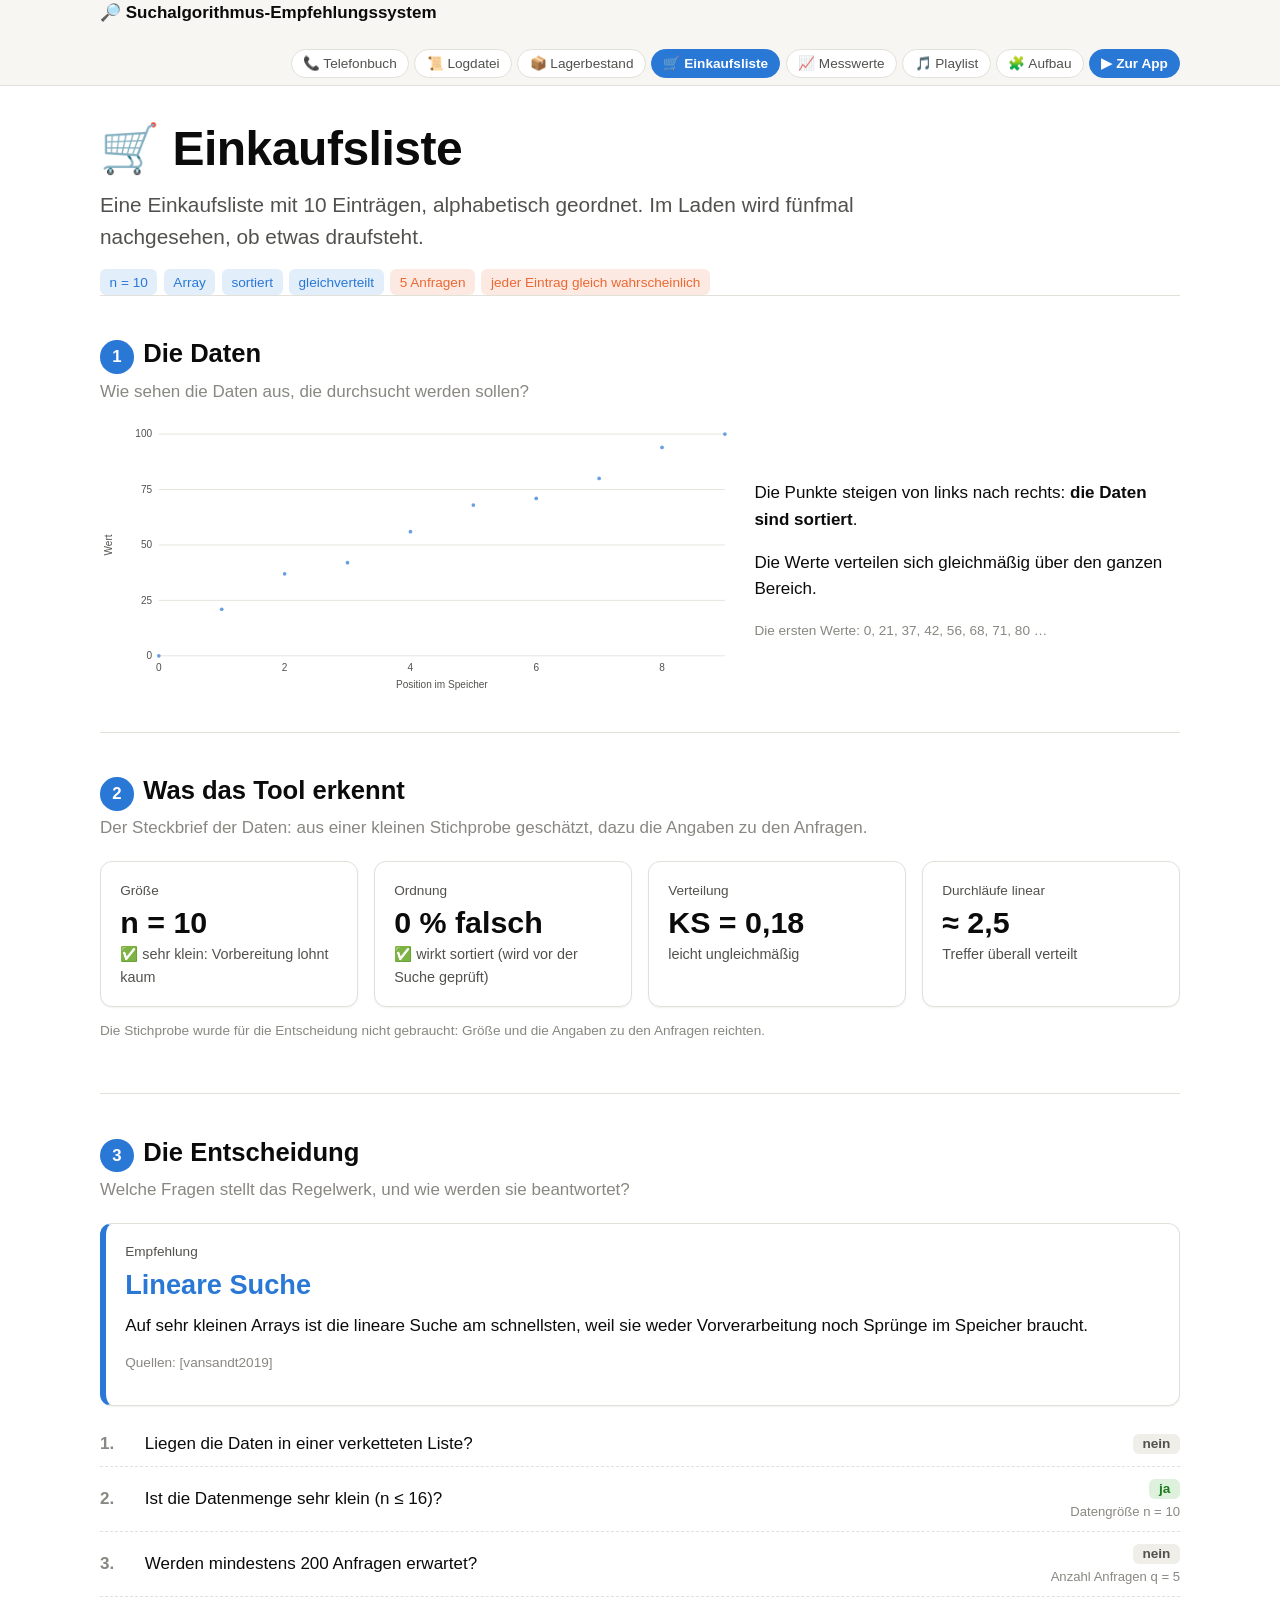
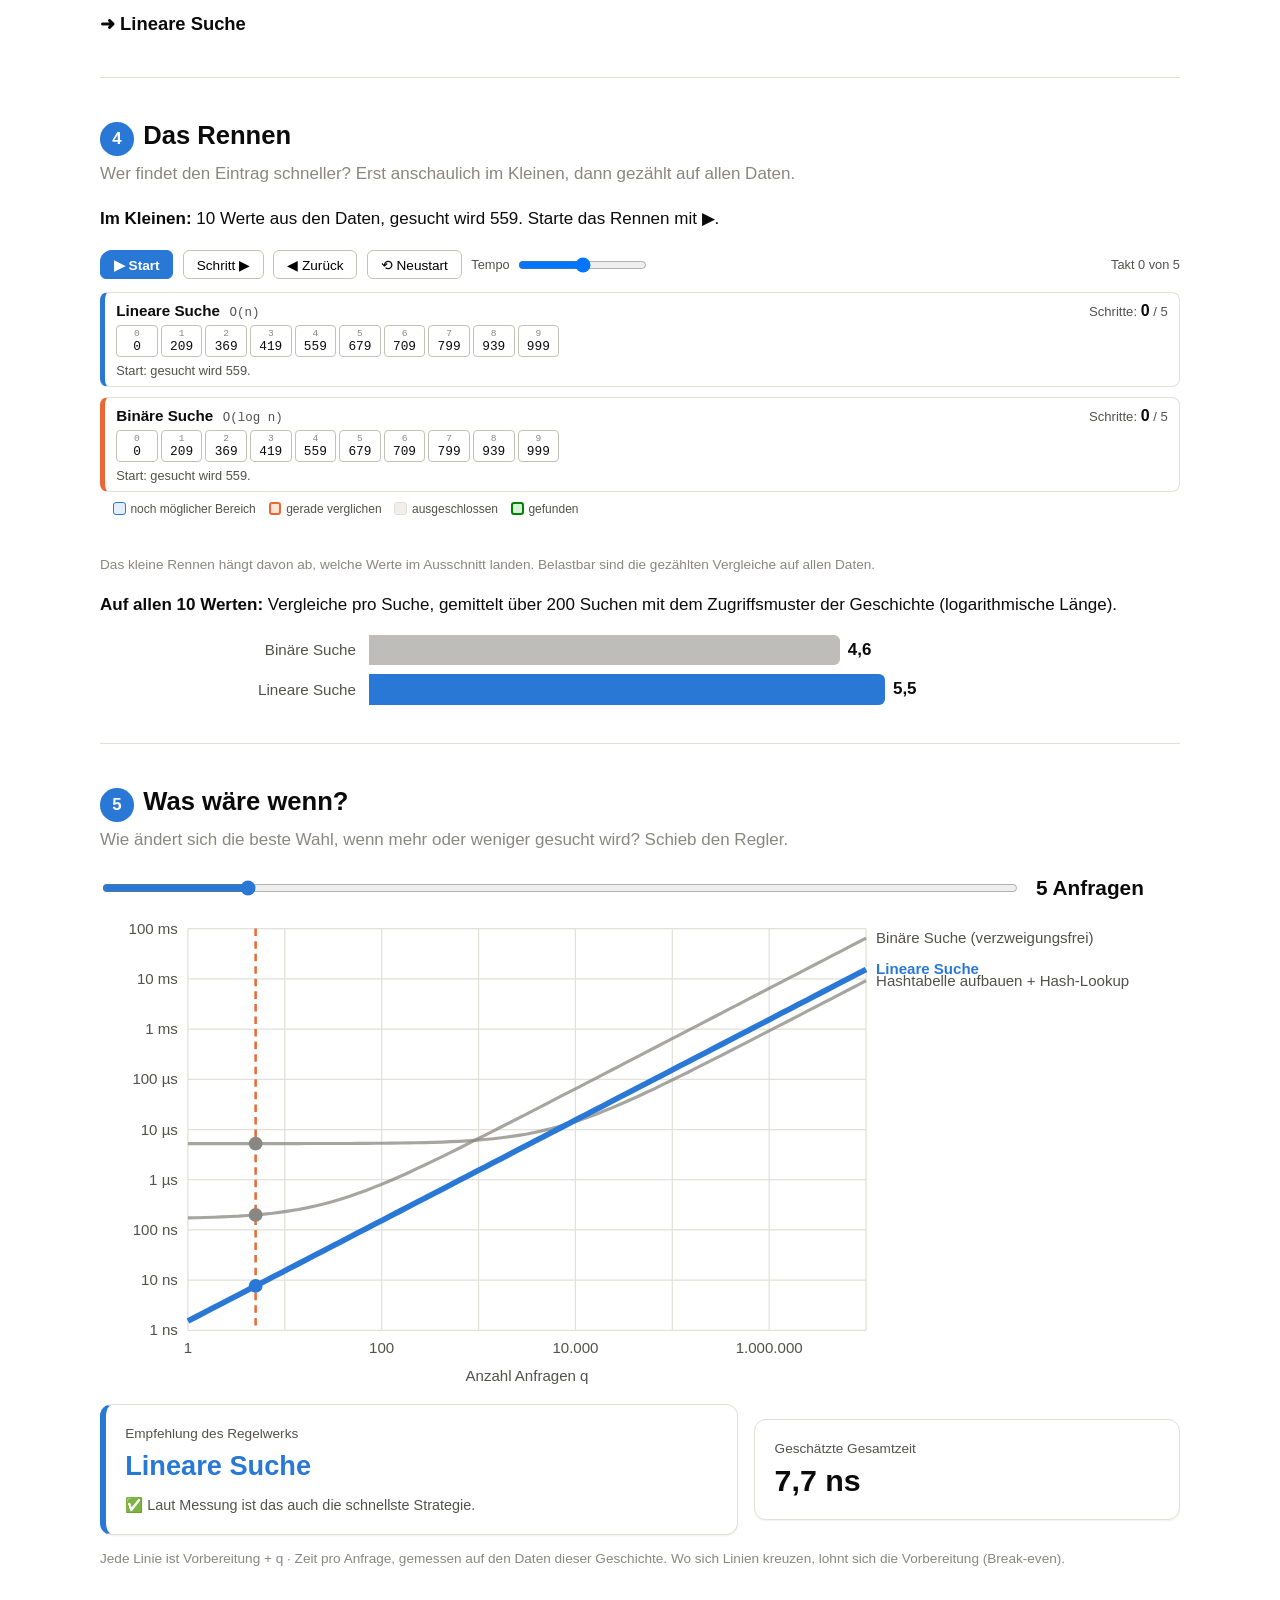
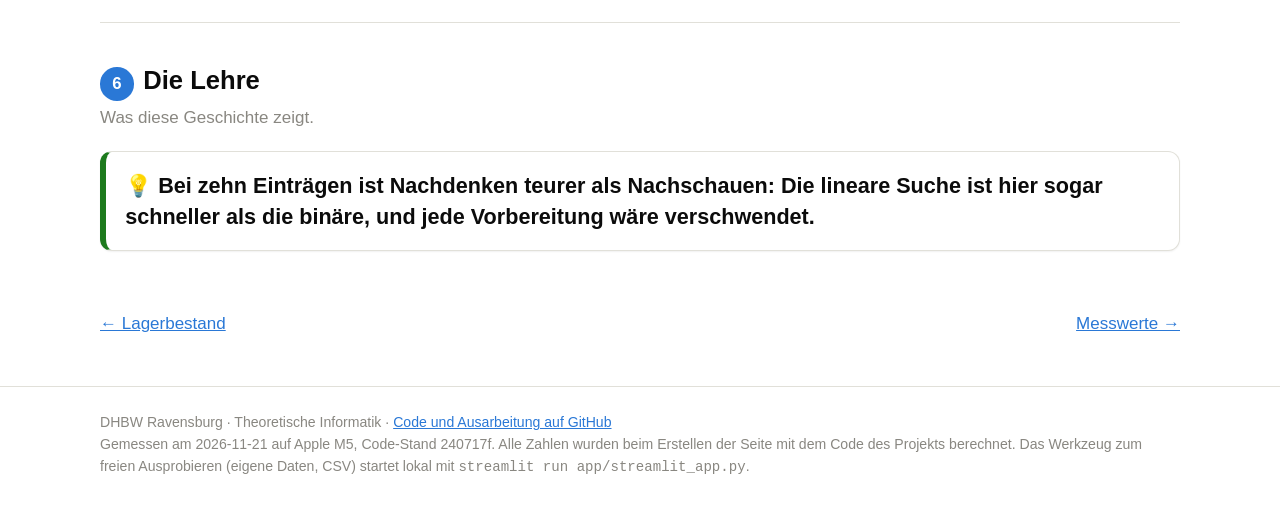
==== commit 9ea7d905: "Rebuild the website with the architecture page and links to the app Built on the measurement laptop " ====
--- a/site/einkaufsliste.html
+++ b/site/einkaufsliste.html
@@ -11,14 +11,14 @@
 <body>
 <header class="topbar"><div class="wrap">
 <a class="brand" href="index.html">🔎 Suchalgorithmus-Empfehlungssystem</a>
-<nav class="pills"><a class="pill" href="telefonbuch.html">📞 Telefonbuch</a><a class="pill" href="logdatei.html">📜 Logdatei</a><a class="pill" href="lager.html">📦 Lagerbestand</a><a class="pill active" href="einkaufsliste.html">🛒 Einkaufsliste</a><a class="pill" href="messwerte.html">📈 Messwerte</a><a class="pill" href="playlist.html">🎵 Playlist</a></nav>
+<nav class="pills"><a class="pill" href="telefonbuch.html">📞 Telefonbuch</a><a class="pill" href="logdatei.html">📜 Logdatei</a><a class="pill" href="lager.html">📦 Lagerbestand</a><a class="pill active" href="einkaufsliste.html">🛒 Einkaufsliste</a><a class="pill" href="messwerte.html">📈 Messwerte</a><a class="pill" href="playlist.html">🎵 Playlist</a><a class="pill" href="aufbau.html">🧩 Aufbau</a><a class="pill app" href="https://suchalgorithmus-empfehlungssystem.streamlit.app/">▶ Zur App</a></nav>
 </div></header>
 <main class="wrap">
-<h1>🛒 Einkaufsliste</h1><p class="lead">Eine Einkaufsliste mit 10 Einträgen, alphabetisch geordnet. Im Laden wird fünfmal nachgesehen, ob etwas draufsteht.</p><div class="badges"><span class="badge">n = 10</span><span class="badge">Array</span><span class="badge">sortiert</span><span class="badge">gleichverteilt</span><span class="badge orange">5 Anfragen</span><span class="badge orange">jeder Eintrag gleich wahrscheinlich</span></div><section class="chapter"><h2><span class="chapter-no">1</span>Die Daten</h2><p class="question">Wie sehen die Daten aus, die durchsucht werden sollen?</p><div class="grid two"><div class="chart" id="chart-data"></div><div><p>Die Punkte steigen von links nach rechts: <strong>die Daten sind sortiert</strong>.</p><p>Die Werte verteilen sich gleichmäßig über den ganzen Bereich.</p><p class="small">Die ersten Werte: 0, 21, 37, 42, 56, 68, 71, 80 …</p></div></div></section><section class="chapter"><h2><span class="chapter-no">2</span>Was das Tool erkennt</h2><p class="question">Der Steckbrief der Daten: aus einer kleinen Stichprobe geschätzt, dazu die Angaben zu den Anfragen.</p><div class="grid four"><div class="card" title=""><div class="label">Größe</div><div class="value">n = 10</div><div class="verdict">✅ sehr klein: Vorbereitung lohnt kaum</div></div><div class="card" title="Anteil der Nachbarpaare in falscher Reihenfolge, geschätzt auf einer Stichprobe."><div class="label">Ordnung</div><div class="value">0 % falsch</div><div class="verdict">✅ wirkt sortiert (wird vor der Suche geprüft)</div></div><div class="card" title="Abstand zur Gleichverteilung: 0 = ganz gleichmäßig, nahe 1 = stark schief."><div class="label">Verteilung</div><div class="value">KS = 0,18</div><div class="verdict">leicht ungleichmäßig</div></div><div class="card" title="So oft müsste die lineare Suche für alle Anfragen zusammen komplett durch die Daten laufen."><div class="label">Durchläufe linear</div><div class="value">≈ 2,5</div><div class="verdict">Treffer überall verteilt</div></div></div><p class="small">Die Stichprobe wurde für die Entscheidung nicht gebraucht: Größe und die Angaben zu den Anfragen reichten.</p></section><section class="chapter"><h2><span class="chapter-no">3</span>Die Entscheidung</h2><p class="question">Welche Fragen stellt das Regelwerk, und wie werden sie beantwortet?</p><div class="card recommendation"><div class="label">Empfehlung</div><div class="name">Lineare Suche</div><div>Auf sehr kleinen Arrays ist die lineare Suche am schnellsten, weil sie weder Vorverarbeitung noch Sprünge im Speicher braucht.</div><p class=small>Quellen: [vansandt2019]</p></div><ol class="chain"><li><span>Liegen die Daten in einer verketteten Liste?</span><span class="answer"><span class="badge no">nein</span><span class="measured"></span></span></li><li><span>Ist die Datenmenge sehr klein (n ≤ 16)?</span><span class="answer"><span class="badge yes">ja</span><span class="measured">Datengröße n = 10</span></span></li><li><span>Werden mindestens 200 Anfragen erwartet?</span><span class="answer"><span class="badge no">nein</span><span class="measured">Anzahl Anfragen q = 5</span></span></li></ol><div class="chain-end">➜ Lineare Suche</div></section><section class="chapter"><h2><span class="chapter-no">4</span>Das Rennen</h2><p class="question">Wer findet den Eintrag schneller? Erst anschaulich im Kleinen, dann gezählt auf allen Daten.</p><p><strong>Im Kleinen:</strong> 10 Werte aus den Daten, gesucht wird 559. Starte das Rennen mit ▶.</p><iframe class="race-frame" src="rennen-einkaufsliste.html" height="364" title="Wettrennen"></iframe><p class="small">Das kleine Rennen hängt davon ab, welche Werte im Ausschnitt landen. Belastbar sind die gezählten Vergleiche auf allen Daten.</p><p><strong>Auf allen 10 Werten:</strong> Vergleiche pro Suche, gemittelt über 200 Suchen mit dem Zugriffsmuster der Geschichte (logarithmische Länge).</p><div class="bars" id="chart-counts"></div></section><section class="chapter"><h2><span class="chapter-no">5</span>Was wäre wenn?</h2><p class="question">Wie ändert sich die beste Wahl, wenn mehr oder weniger gesucht wird? Schieb den Regler.</p><div id="what-if"><div class="slider-row"><input type="range" min="0" step="1" aria-label="Anzahl Anfragen"><output></output></div><div class="chart"></div><div class="grid two" style="margin-top:1rem"><div class="card recommendation"><div class="label">Empfehlung des Regelwerks</div><div class="name" data-field="recommended"></div><div class="verdict" data-field="agreement"></div></div><div class="card"><div class="label">Geschätzte Gesamtzeit</div><div class="value" data-field="total"></div></div></div><p class="small">Jede Linie ist Vorbereitung + q · Zeit pro Anfrage, gemessen auf den Daten dieser Geschichte. Wo sich Linien kreuzen, lohnt sich die Vorbereitung (Break-even).</p></div></section><section class="chapter"><h2><span class="chapter-no">6</span>Die Lehre</h2><p class="question">Was diese Geschichte zeigt.</p><div class="card lesson">💡 Bei zehn Einträgen ist Nachdenken teurer als Nachschauen: Die lineare Suche ist hier sogar schneller als die binäre, und jede Vorbereitung wäre verschwendet.</div></section><div class="next-story"><a href="lager.html">← Lagerbestand</a><a href="messwerte.html">Messwerte →</a></div><script type="application/json" id="story-data">{"points": [[0, 0], [1, 21], [2, 37], [3, 42], [4, 56], [5, 68], [6, 71], [7, 80], [8, 94], [9, 100]], "counts": [{"name": "Lineare Suche", "value": 5.525, "recommended": true}, {"name": "Binäre Suche", "value": 4.615, "recommended": false}], "what_if": {"steps": [1, 3, 5, 10, 30, 100, 300, 1000, 3000, 10000, 30000, 100000, 1000000, 10000000], "default_q": 5, "decisions": {"1": {"recommended": "Lineare Suche", "total_ns": 1.792, "agreement": "✅ Laut Messung ist das auch die schnellste Strategie."}, "3": {"recommended": "Lineare Suche", "total_ns": 5.376, "agreement": "✅ Laut Messung ist das auch die schnellste Strategie."}, "5": {"recommended": "Lineare Suche", "total_ns": 8.96, "agreement": "✅ Laut Messung ist das auch die schnellste Strategie."}, "10": {"recommended": "Lineare Suche", "total_ns": 17.92, "agreement": "✅ Laut Messung ist das auch die schnellste Strategie."}, "30": {"recommended": "Lineare Suche", "total_ns": 53.76, "agreement": "✅ Laut Messung ist das auch die schnellste Strategie."}, "100": {"recommended": "Lineare Suche", "total_ns": 179.20000000000002, "agreement": "✅ Laut Messung ist das auch die schnellste Strategie."}, "300": {"recommended": "Hashtabelle aufbauen + Hash-Lookup", "total_ns": 1971.5, "agreement": "⚠️ Laut Messung wäre „Lineare Suche“ 3,7-mal so schnell."}, "1000": {"recommended": "Hashtabelle aufbauen + Hash-Lookup", "total_ns": 2584.0, "agreement": "⚠️ Laut Messung wäre „Lineare Suche“ 1,4-mal so schnell."}, "3000": {"recommended": "Hashtabelle aufbauen + Hash-Lookup", "total_ns": 4334.0, "agreement": "✅ Laut Messung ist das auch die schnellste Strategie."}, "10000": {"recommended": "Hashtabelle aufbauen + Hash-Lookup", "total_ns": 10459.0, "agreement": "✅ Laut Messung ist das auch die schnellste Strategie."}, "30000": {"recommended": "Hashtabelle aufbauen + Hash-Lookup", "total_ns": 27959.0, "agreement": "✅ Laut Messung ist das auch die schnellste Strategie."}, "100000": {"recommended": "Hashtabelle aufbauen + Hash-Lookup", "total_ns": 89209.0, "agreement": "✅ Laut Messung ist das auch die schnellste Strategie."}, "1000000": {"recommended": "Hashtabelle aufbauen + Hash-Lookup", "total_ns": 876709.0, "agreement": "✅ Laut Messung ist das auch die schnellste Strategie."}, "10000000": {"recommended": "Hashtabelle aufbauen + Hash-Lookup", "total_ns": 8751709.0, "agreement": "✅ Laut Messung ist das auch die schnellste Strategie."}}, "curves": [{"name": "Lineare Suche", "prep": 0, "query": 1.792}, {"name": "Hashtabelle aufbauen + Hash-Lookup", "prep": 1709, "query": 0.875}, {"name": "Binäre Suche (verzweigungsfrei)", "prep": 125, "query": 6.458}]}}</script>
+<h1>🛒 Einkaufsliste</h1><p class="lead">Eine Einkaufsliste mit 10 Einträgen, alphabetisch geordnet. Im Laden wird fünfmal nachgesehen, ob etwas draufsteht.</p><div class="badges"><span class="badge">n = 10</span><span class="badge">Array</span><span class="badge">sortiert</span><span class="badge">gleichverteilt</span><span class="badge orange">5 Anfragen</span><span class="badge orange">jeder Eintrag gleich wahrscheinlich</span></div><section class="chapter"><h2><span class="chapter-no">1</span>Die Daten</h2><p class="question">Wie sehen die Daten aus, die durchsucht werden sollen?</p><div class="grid two"><div class="chart" id="chart-data"></div><div><p>Die Punkte steigen von links nach rechts: <strong>die Daten sind sortiert</strong>.</p><p>Die Werte verteilen sich gleichmäßig über den ganzen Bereich.</p><p class="small">Die ersten Werte: 0, 21, 37, 42, 56, 68, 71, 80 …</p></div></div></section><section class="chapter"><h2><span class="chapter-no">2</span>Was das Tool erkennt</h2><p class="question">Der Steckbrief der Daten: aus einer kleinen Stichprobe geschätzt, dazu die Angaben zu den Anfragen.</p><div class="grid four"><div class="card" title=""><div class="label">Größe</div><div class="value">n = 10</div><div class="verdict">✅ sehr klein: Vorbereitung lohnt kaum</div></div><div class="card" title="Anteil der Nachbarpaare in falscher Reihenfolge, geschätzt auf einer Stichprobe."><div class="label">Ordnung</div><div class="value">0 % falsch</div><div class="verdict">✅ wirkt sortiert (wird vor der Suche geprüft)</div></div><div class="card" title="Abstand zur Gleichverteilung: 0 = ganz gleichmäßig, nahe 1 = stark schief."><div class="label">Verteilung</div><div class="value">KS = 0,18</div><div class="verdict">leicht ungleichmäßig</div></div><div class="card" title="So oft müsste die lineare Suche für alle Anfragen zusammen komplett durch die Daten laufen."><div class="label">Durchläufe linear</div><div class="value">≈ 2,5</div><div class="verdict">Treffer überall verteilt</div></div></div><p class="small">Die Stichprobe wurde für die Entscheidung nicht gebraucht: Größe und die Angaben zu den Anfragen reichten.</p></section><section class="chapter"><h2><span class="chapter-no">3</span>Die Entscheidung</h2><p class="question">Welche Fragen stellt das Regelwerk, und wie werden sie beantwortet?</p><div class="card recommendation"><div class="label">Empfehlung</div><div class="name">Lineare Suche</div><div>Auf sehr kleinen Arrays ist die lineare Suche am schnellsten, weil sie weder Vorverarbeitung noch Sprünge im Speicher braucht.</div><p class=small>Quellen: [vansandt2019]</p></div><ol class="chain"><li><span>Liegen die Daten in einer verketteten Liste?</span><span class="answer"><span class="badge no">nein</span><span class="measured"></span></span></li><li><span>Ist die Datenmenge sehr klein (n ≤ 16)?</span><span class="answer"><span class="badge yes">ja</span><span class="measured">Datengröße n = 10</span></span></li><li><span>Werden mindestens 200 Anfragen erwartet?</span><span class="answer"><span class="badge no">nein</span><span class="measured">Anzahl Anfragen q = 5</span></span></li></ol><div class="chain-end">➜ Lineare Suche</div></section><section class="chapter"><h2><span class="chapter-no">4</span>Das Rennen</h2><p class="question">Wer findet den Eintrag schneller? Erst anschaulich im Kleinen, dann gezählt auf allen Daten.</p><p><strong>Im Kleinen:</strong> 10 Werte aus den Daten, gesucht wird 559. Starte das Rennen mit ▶.</p><iframe class="race-frame" src="rennen-einkaufsliste.html" height="364" title="Wettrennen"></iframe><p class="small">Das kleine Rennen hängt davon ab, welche Werte im Ausschnitt landen. Belastbar sind die gezählten Vergleiche auf allen Daten.</p><p><strong>Auf allen 10 Werten:</strong> Vergleiche pro Suche, gemittelt über 200 Suchen mit dem Zugriffsmuster der Geschichte (logarithmische Länge).</p><div class="bars" id="chart-counts"></div></section><section class="chapter"><h2><span class="chapter-no">5</span>Was wäre wenn?</h2><p class="question">Wie ändert sich die beste Wahl, wenn mehr oder weniger gesucht wird? Schieb den Regler.</p><div id="what-if"><div class="slider-row"><input type="range" min="0" step="1" aria-label="Anzahl Anfragen"><output></output></div><div class="chart"></div><div class="grid two" style="margin-top:1rem"><div class="card recommendation"><div class="label">Empfehlung des Regelwerks</div><div class="name" data-field="recommended"></div><div class="verdict" data-field="agreement"></div></div><div class="card"><div class="label">Geschätzte Gesamtzeit</div><div class="value" data-field="total"></div></div></div><p class="small">Jede Linie ist Vorbereitung + q · Zeit pro Anfrage, gemessen auf den Daten dieser Geschichte. Wo sich Linien kreuzen, lohnt sich die Vorbereitung (Break-even).</p></div></section><section class="chapter"><h2><span class="chapter-no">6</span>Die Lehre</h2><p class="question">Was diese Geschichte zeigt.</p><div class="card lesson">💡 Bei zehn Einträgen ist Nachdenken teurer als Nachschauen: Die lineare Suche ist hier sogar schneller als die binäre, und jede Vorbereitung wäre verschwendet.</div></section><div class="next-story"><a href="lager.html">← Lagerbestand</a><a href="messwerte.html">Messwerte →</a></div><script type="application/json" id="story-data">{"points": [[0, 0], [1, 21], [2, 37], [3, 42], [4, 56], [5, 68], [6, 71], [7, 80], [8, 94], [9, 100]], "counts": [{"name": "Lineare Suche", "value": 5.525, "recommended": true}, {"name": "Binäre Suche", "value": 4.615, "recommended": false}], "what_if": {"steps": [1, 3, 5, 10, 30, 100, 300, 1000, 3000, 10000, 30000, 100000, 1000000, 10000000], "default_q": 5, "decisions": {"1": {"recommended": "Lineare Suche", "total_ns": 1.542, "agreement": "✅ Laut Messung ist das auch die schnellste Strategie."}, "3": {"recommended": "Lineare Suche", "total_ns": 4.626, "agreement": "✅ Laut Messung ist das auch die schnellste Strategie."}, "5": {"recommended": "Lineare Suche", "total_ns": 7.71, "agreement": "✅ Laut Messung ist das auch die schnellste Strategie."}, "10": {"recommended": "Lineare Suche", "total_ns": 15.42, "agreement": "✅ Laut Messung ist das auch die schnellste Strategie."}, "30": {"recommended": "Lineare Suche", "total_ns": 46.26, "agreement": "✅ Laut Messung ist das auch die schnellste Strategie."}, "100": {"recommended": "Lineare Suche", "total_ns": 154.20000000000002, "agreement": "✅ Laut Messung ist das auch die schnellste Strategie."}, "300": {"recommended": "Hashtabelle aufbauen + Hash-Lookup", "total_ns": 5524.8, "agreement": "⚠️ Laut Messung wäre „Lineare Suche“ 11,9-mal so schnell."}, "1000": {"recommended": "Hashtabelle aufbauen + Hash-Lookup", "total_ns": 6166.0, "agreement": "⚠️ Laut Messung wäre „Lineare Suche“ 4-mal so schnell."}, "3000": {"recommended": "Hashtabelle aufbauen + Hash-Lookup", "total_ns": 7998.0, "agreement": "⚠️ Laut Messung wäre „Lineare Suche“ 1,7-mal so schnell."}, "10000": {"recommended": "Hashtabelle aufbauen + Hash-Lookup", "total_ns": 14410.0, "agreement": "✅ Laut Messung ist das auch die schnellste Strategie."}, "30000": {"recommended": "Hashtabelle aufbauen + Hash-Lookup", "total_ns": 32730.0, "agreement": "✅ Laut Messung ist das auch die schnellste Strategie."}, "100000": {"recommended": "Hashtabelle aufbauen + Hash-Lookup", "total_ns": 96850.0, "agreement": "✅ Laut Messung ist das auch die schnellste Strategie."}, "1000000": {"recommended": "Hashtabelle aufbauen + Hash-Lookup", "total_ns": 921250.0, "agreement": "✅ Laut Messung ist das auch die schnellste Strategie."}, "10000000": {"recommended": "Hashtabelle aufbauen + Hash-Lookup", "total_ns": 9165250.0, "agreement": "✅ Laut Messung ist das auch die schnellste Strategie."}}, "curves": [{"name": "Lineare Suche", "prep": 0, "query": 1.542}, {"name": "Hashtabelle aufbauen + Hash-Lookup", "prep": 5250, "query": 0.916}, {"name": "Binäre Suche (verzweigungsfrei)", "prep": 167, "query": 6.458}]}}</script>
 </main>
 <footer><div class="wrap">
 DHBW Ravensburg · Theoretische Informatik · <a href="https://github.com/MarlonM05/Suchalgorithmus-Empfehlungssystem">Code und Ausarbeitung auf GitHub</a><br>
-Gemessen am 2026-11-21 auf Apple M5, Code-Stand f0141b3. Alle Zahlen wurden beim Erstellen der Seite mit dem Code des Projekts berechnet.
+Gemessen am 2026-11-21 auf Apple M5, Code-Stand 240717f. Alle Zahlen wurden beim Erstellen der Seite mit dem Code des Projekts berechnet.
 Das Werkzeug zum freien Ausprobieren (eigene Daten, CSV) startet lokal mit <code>streamlit run app/streamlit_app.py</code>.
 </div></footer>
 </body>
--- a/site/assets/style.css
+++ b/site/assets/style.css
@@ -137,3 +137,17 @@
 
 footer { border-top: 1px solid var(--line); margin-top: 3rem; padding: 1.6rem 0 2.4rem; color: var(--muted); font-size: 0.88rem; }
 .next-story { display: flex; justify-content: space-between; gap: 1rem; flex-wrap: wrap; margin-top: 1.4rem; }
+
+/* Buttons, architecture page */
+.button { display: inline-block; padding: 0.55rem 1.1rem; border-radius: 8px; background: var(--blue); color: #fff; text-decoration: none; font-weight: 600; margin: 0.2rem 0.5rem 0.2rem 0; }
+.button.secondary { background: transparent; color: var(--blue); border: 1px solid var(--blue); }
+.pill.app { background: var(--blue); border-color: var(--blue); color: #fff; font-weight: 600; }
+.figure { background: #fff; padding: 0.8rem; }
+.figure img { width: 100%; height: auto; display: block; }
+table.modules { width: 100%; border-collapse: collapse; }
+table.modules th, table.modules td { text-align: left; vertical-align: top; padding: 0.7rem 0.6rem; border-bottom: 1px solid var(--line); }
+table.modules td:first-child { width: 30%; }
+table.modules code, pre code { font-size: 0.85rem; color: var(--ink-2); }
+pre { background: var(--surface); border: 1px solid var(--line); border-radius: 8px; padding: 0.9rem 1rem; overflow-x: auto; }
+ol.steps li { margin-bottom: 0.6rem; }
+
